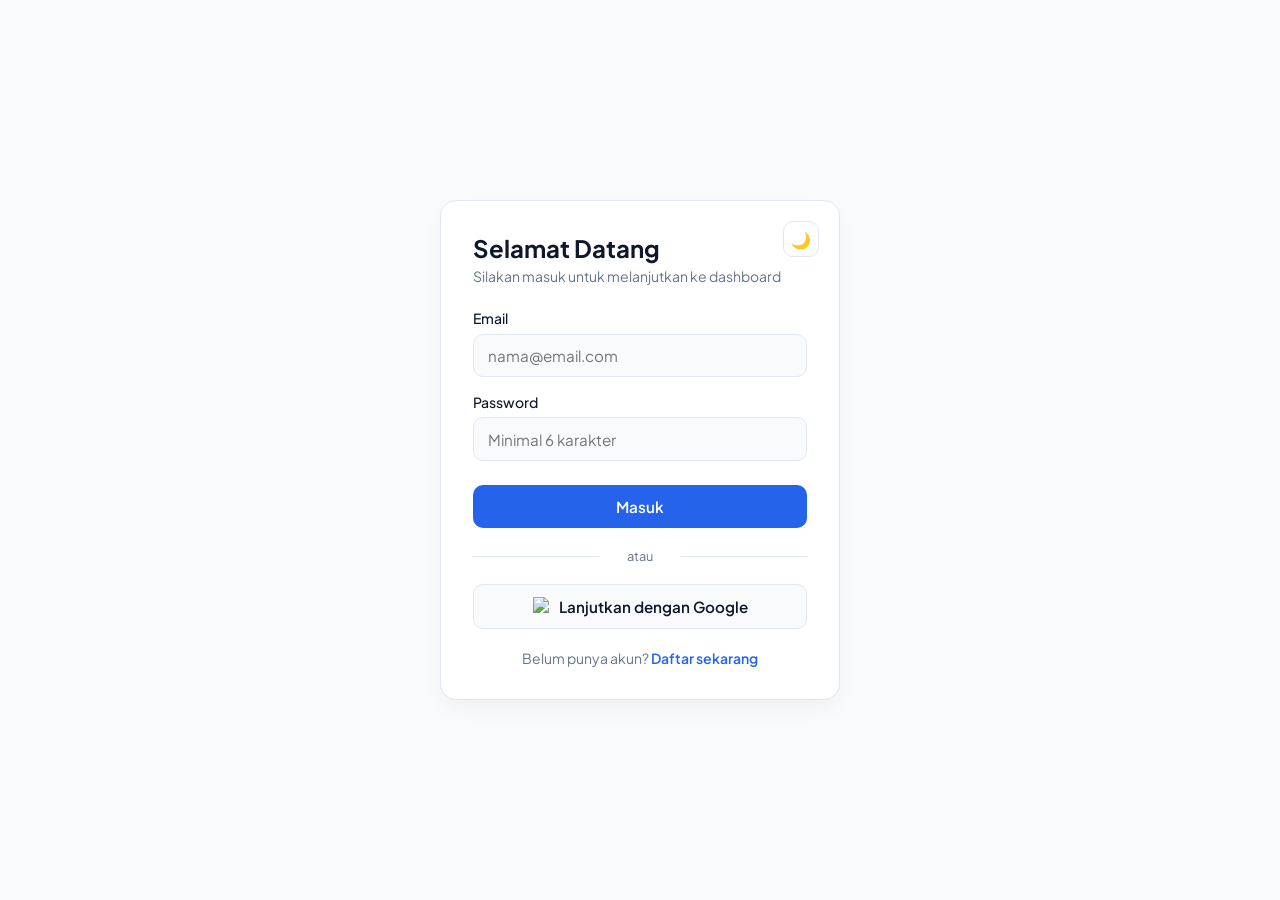
==== index.html @ b9e2df39 "Create index.html" ====
<!DOCTYPE html>
<html lang="id" data-theme="light">
<head>
  <meta charset="UTF-8">
  <meta name="viewport" content="width=device-width, initial-scale=1.0">
  <title>Login Portal</title>
  <link rel="preconnect" href="https://fonts.googleapis.com">
  <link rel="preconnect" href="https://fonts.gstatic.com" crossorigin>
  <link href="https://fonts.googleapis.com/css2?family=Plus+Jakarta+Sans:wght@400;500;600;700&display=swap" rel="stylesheet">
  <style>
    :root {
      --bg: #f8fafc;
      --card: #ffffff;
      --text: #0f172a;
      --muted: #64748b;
      --border: #e2e8f0;
      --primary: #2563eb;
      --primary-hover: #1d4ed8;
      --danger: #ef4444;
    }
    [data-theme="dark"] {
      --bg: #0f172a;
      --card: #1e293b;
      --text: #f8fafc;
      --muted: #94a3b8;
      --border: #334155;
      --primary: #3b82f6;
      --primary-hover: #2563eb;
    }
    * { box-sizing: border-box; margin: 0; padding: 0; font-family: 'Plus Jakarta Sans', sans-serif; }
    body {
      background-color: var(--bg);
      color: var(--text);
      min-height: 100vh;
      display: flex;
      align-items: center;
      justify-content: center;
      padding: 1.5rem;
      transition: background-color 0.2s, color 0.2s;
    }
    .card {
      background: var(--card);
      border: 1px solid var(--border);
      border-radius: 16px;
      padding: 2rem;
      width: 100%;
      max-width: 400px;
      box-shadow: 0 10px 25px -5px rgba(0, 0, 0, 0.05);
      position: relative;
    }
    .theme-btn {
      position: absolute;
      top: 1.25rem;
      right: 1.25rem;
      background: transparent;
      border: 1px solid var(--border);
      color: var(--text);
      width: 36px;
      height: 36px;
      border-radius: 10px;
      cursor: pointer;
      display: flex;
      align-items: center;
      justify-content: center;
      font-size: 1rem;
    }
    h1 { font-size: 1.5rem; font-weight: 700; margin-bottom: 0.25rem; }
    p.subtitle { color: var(--muted); font-size: 0.875rem; margin-bottom: 1.5rem; }
    .form-group { margin-bottom: 1rem; }
    label { display: block; font-size: 0.875rem; font-weight: 500; margin-bottom: 0.4rem; }
    input {
      width: 100%;
      padding: 0.7rem 0.9rem;
      border-radius: 10px;
      border: 1px solid var(--border);
      background: var(--bg);
      color: var(--text);
      font-size: 0.95rem;
      outline: none;
    }
    input:focus { border-color: var(--primary); }
    .btn {
      width: 100%;
      padding: 0.75rem;
      border-radius: 10px;
      border: none;
      font-weight: 600;
      font-size: 0.95rem;
      cursor: pointer;
      transition: 0.2s;
    }
    .btn-primary { background: var(--primary); color: #fff; margin-top: 0.5rem; }
    .btn-primary:hover { background: var(--primary-hover); }
    .btn-google {
      background: var(--bg);
      color: var(--text);
      border: 1px solid var(--border);
      display: flex;
      align-items: center;
      justify-content: center;
      gap: 0.5rem;
    }
    .btn-google:hover { border-color: var(--muted); }
    .divider {
      text-align: center;
      margin: 1.25rem 0;
      position: relative;
      font-size: 0.8rem;
      color: var(--muted);
    }
    .divider::before, .divider::after {
      content: "";
      position: absolute;
      top: 50%;
      width: 38%;
      height: 1px;
      background: var(--border);
    }
    .divider::before { left: 0; }
    .divider::after { right: 0; }
    .toggle-mode {
      text-align: center;
      margin-top: 1.25rem;
      font-size: 0.875rem;
      color: var(--muted);
    }
    .toggle-mode a { color: var(--primary); text-decoration: none; font-weight: 600; cursor: pointer; }
    .alert {
      background: rgba(239, 68, 68, 0.1);
      color: var(--danger);
      padding: 0.75rem;
      border-radius: 8px;
      font-size: 0.85rem;
      margin-bottom: 1rem;
      display: none;
    }
  </style>
</head>
<body>

  <div class="card">
    <button class="theme-btn" id="themeToggle" title="Ganti Tema">🌙</button>
    <h1 id="formTitle">Selamat Datang</h1>
    <p class="subtitle" id="formSubtitle">Silakan masuk untuk melanjutkan ke dashboard</p>

    <div class="alert" id="errorBox"></div>

    <form id="authForm">
      <div class="form-group">
        <label for="email">Email</label>
        <input type="email" id="email" placeholder="nama@email.com" required>
      </div>
      <div class="form-group">
        <label for="password">Password</label>
        <input type="password" id="password" placeholder="Minimal 6 karakter" required>
      </div>
      <button type="submit" class="btn btn-primary" id="submitBtn">Masuk</button>
    </form>

    <div class="divider">atau</div>

    <button type="button" class="btn btn-google" id="googleBtn">
      <img src="https://www.gstatic.com/firebasejs/ui/2.0.0/images/auth/google.svg" width="18" height="18" alt="Google">
      Lanjutkan dengan Google
    </button>

    <div class="toggle-mode">
      <span id="toggleText">Belum punya akun?</span>
      <a id="toggleLink">Daftar sekarang</a>
    </div>
  </div>

  <!-- Firebase SDK (Modular v10) -->
  <script type="module">
    import { initializeApp } from "https://www.gstatic.com/firebasejs/10.14.1/firebase-app.js";
    import { 
      getAuth, 
      signInWithEmailAndPassword, 
      createUserWithEmailAndPassword, 
      GoogleAuthProvider, 
      signInWithPopup,
      onAuthStateChanged 
    } from "https://www.gstatic.com/firebasejs/10.14.1/firebase-auth.js";

    // GANTI DENGAN KONFIGURASI FIREBASE KAMU
    const firebaseConfig = {
      apiKey: "ISI_API_KEY_KAMU",
      authDomain: "ISI_PROJECT_ID.firebaseapp.com",
      projectId: "ISI_PROJECT_ID",
      storageBucket: "ISI_PROJECT_ID.firebasestorage.app",
      messagingSenderId: "ISI_SENDER_ID",
      appId: "ISI_APP_ID"
    };

    const app = initializeApp(firebaseConfig);
    const auth = getAuth(app);
    const provider = new GoogleAuthProvider();

    // Redirect otomatis jika sudah login
    onAuthStateChanged(auth, (user) => {
      if (user) {
        window.location.href = "dashboard.html";
      }
    });

    // State Login / Register
    let isLoginMode = true;
    const authForm = document.getElementById("authForm");
    const errorBox = document.getElementById("errorBox");
    const submitBtn = document.getElementById("submitBtn");

    document.getElementById("toggleLink").addEventListener("click", () => {
      isLoginMode = !isLoginMode;
      document.getElementById("formTitle").textContent = isLoginMode ? "Selamat Datang" : "Buat Akun Baru";
      document.getElementById("formSubtitle").textContent = isLoginMode ? "Silakan masuk untuk melanjutkan ke dashboard" : "Daftar untuk mendapatkan akses ke portal";
      submitBtn.textContent = isLoginMode ? "Masuk" : "Daftar";
      document.getElementById("toggleText").textContent = isLoginMode ? "Belum punya akun?" : "Sudah punya akun?";
      document.getElementById("toggleLink").textContent = isLoginMode ? "Daftar sekarang" : "Masuk di sini";
      errorBox.style.display = "none";
    });

    function showError(msg) {
      errorBox.textContent = msg;
      errorBox.style.display = "block";
    }

    // Submit Email & Password
    authForm.addEventListener("submit", async (e) => {
      e.preventDefault();
      errorBox.style.display = "none";
      const email = document.getElementById("email").value;
      const password = document.getElementById("password").value;
      submitBtn.disabled = true;
      submitBtn.textContent = "Memproses...";

      try {
        if (isLoginMode) {
          await signInWithEmailAndPassword(auth, email, password);
        } else {
          await createUserWithEmailAndPassword(auth, email, password);
        }
        window.location.href = "dashboard.html";
      } catch (err) {
        showError("Gagal: " + err.message.replace("Firebase: ", ""));
        submitBtn.disabled = false;
        submitBtn.textContent = isLoginMode ? "Masuk" : "Daftar";
      }
    });

    // Login dengan Google
    document.getElementById("googleBtn").addEventListener("click", async () => {
      errorBox.style.display = "none";
      try {
        await signInWithPopup(auth, provider);
        window.location.href = "dashboard.html";
      } catch (err) {
        showError("Login Google gagal: " + err.message.replace("Firebase: ", ""));
      }
    });

    // Dark/Light Mode Toggle
    const themeToggle = document.getElementById("themeToggle");
    const savedTheme = localStorage.getItem("theme") || "light";
    document.documentElement.setAttribute("data-theme", savedTheme);
    themeToggle.textContent = savedTheme === "dark" ? "☀️" : "🌙";

    themeToggle.addEventListener("click", () => {
      const current = document.documentElement.getAttribute("data-theme");
      const next = current === "dark" ? "light" : "dark";
      document.documentElement.setAttribute("data-theme", next);
      localStorage.setItem("theme", next);
      themeToggle.textContent = next === "dark" ? "☀️" : "🌙";
    });
  </script>
</body>
</html>
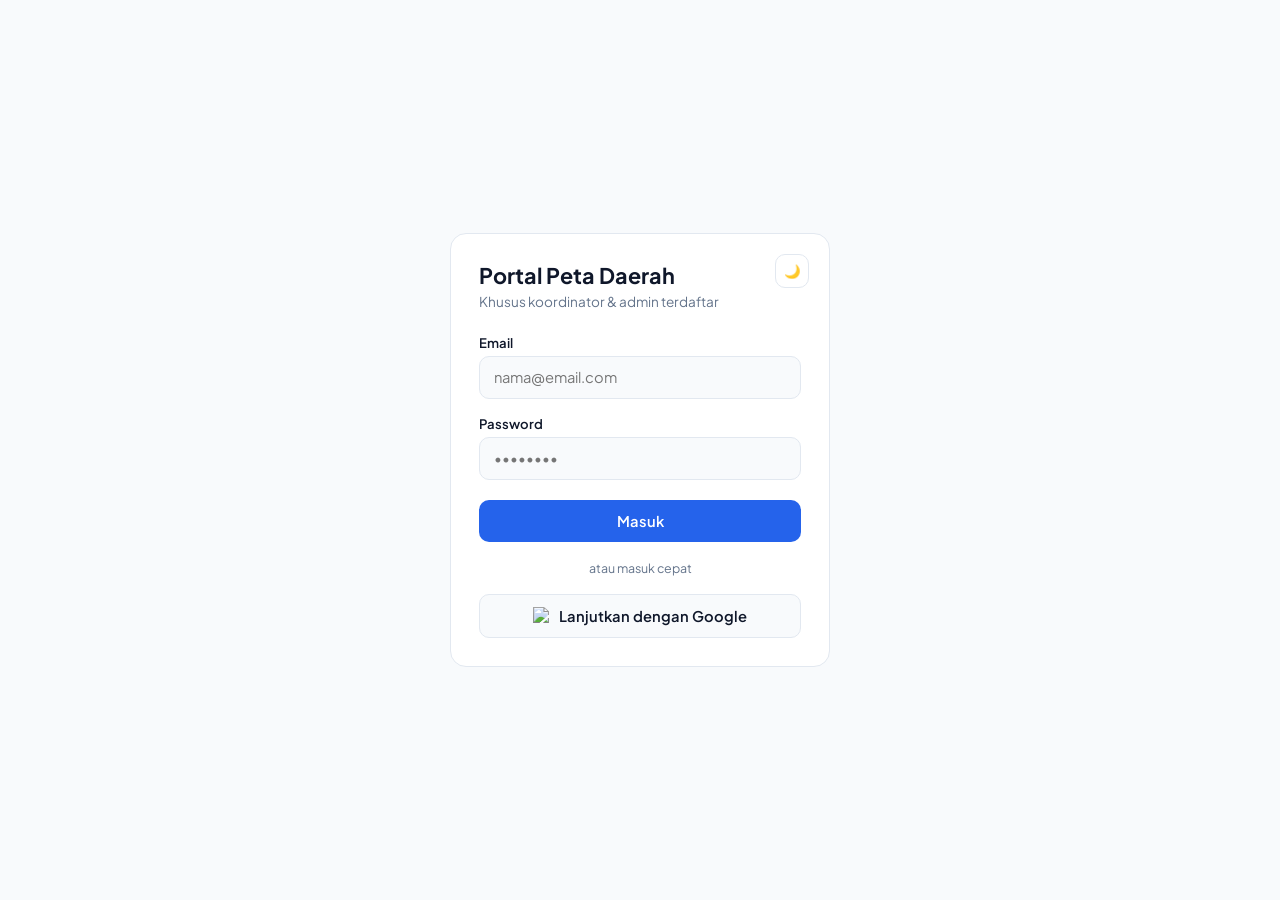
==== commit 9ca2fc40: "Update index.html" ====
--- a/index.html
+++ b/index.html
@@ -3,270 +3,139 @@
 <head>
   <meta charset="UTF-8">
   <meta name="viewport" content="width=device-width, initial-scale=1.0">
-  <title>Login Portal</title>
+  <meta name="robots" content="noindex, nofollow">
+  <title>Login Portal Peta</title>
   <link rel="preconnect" href="https://fonts.googleapis.com">
   <link rel="preconnect" href="https://fonts.gstatic.com" crossorigin>
   <link href="https://fonts.googleapis.com/css2?family=Plus+Jakarta+Sans:wght@400;500;600;700&display=swap" rel="stylesheet">
   <style>
     :root {
-      --bg: #f8fafc;
-      --card: #ffffff;
-      --text: #0f172a;
-      --muted: #64748b;
-      --border: #e2e8f0;
-      --primary: #2563eb;
-      --primary-hover: #1d4ed8;
-      --danger: #ef4444;
+      --bg: #f8fafc; --card: #ffffff; --text: #0f172a; --muted: #64748b;
+      --border: #e2e8f0; --primary: #2563eb; --primary-hover: #1d4ed8; --danger: #ef4444;
     }
     [data-theme="dark"] {
-      --bg: #0f172a;
-      --card: #1e293b;
-      --text: #f8fafc;
-      --muted: #94a3b8;
-      --border: #334155;
-      --primary: #3b82f6;
-      --primary-hover: #2563eb;
+      --bg: #0f172a; --card: #1e293b; --text: #f8fafc; --muted: #94a3b8;
+      --border: #334155; --primary: #3b82f6; --primary-hover: #2563eb;
     }
     * { box-sizing: border-box; margin: 0; padding: 0; font-family: 'Plus Jakarta Sans', sans-serif; }
     body {
-      background-color: var(--bg);
-      color: var(--text);
-      min-height: 100vh;
-      display: flex;
-      align-items: center;
-      justify-content: center;
-      padding: 1.5rem;
-      transition: background-color 0.2s, color 0.2s;
+      background: var(--bg); color: var(--text); min-height: 100vh;
+      display: flex; align-items: center; justify-content: center; padding: 1.25rem;
     }
     .card {
-      background: var(--card);
-      border: 1px solid var(--border);
-      border-radius: 16px;
-      padding: 2rem;
-      width: 100%;
-      max-width: 400px;
-      box-shadow: 0 10px 25px -5px rgba(0, 0, 0, 0.05);
-      position: relative;
+      background: var(--card); border: 1px solid var(--border); border-radius: 16px;
+      padding: 1.75rem; width: 100%; max-width: 380px; position: relative;
     }
     .theme-btn {
-      position: absolute;
-      top: 1.25rem;
-      right: 1.25rem;
-      background: transparent;
-      border: 1px solid var(--border);
-      color: var(--text);
-      width: 36px;
-      height: 36px;
-      border-radius: 10px;
-      cursor: pointer;
-      display: flex;
-      align-items: center;
-      justify-content: center;
-      font-size: 1rem;
+      position: absolute; top: 1.25rem; right: 1.25rem; background: transparent;
+      border: 1px solid var(--border); color: var(--text); width: 34px; height: 34px;
+      border-radius: 10px; cursor: pointer;
     }
-    h1 { font-size: 1.5rem; font-weight: 700; margin-bottom: 0.25rem; }
-    p.subtitle { color: var(--muted); font-size: 0.875rem; margin-bottom: 1.5rem; }
+    h1 { font-size: 1.35rem; font-weight: 700; margin-bottom: 0.25rem; }
+    p.subtitle { color: var(--muted); font-size: 0.85rem; margin-bottom: 1.5rem; }
     .form-group { margin-bottom: 1rem; }
-    label { display: block; font-size: 0.875rem; font-weight: 500; margin-bottom: 0.4rem; }
+    label { display: block; font-size: 0.82rem; font-weight: 600; margin-bottom: 0.35rem; }
     input {
-      width: 100%;
-      padding: 0.7rem 0.9rem;
-      border-radius: 10px;
-      border: 1px solid var(--border);
-      background: var(--bg);
-      color: var(--text);
-      font-size: 0.95rem;
-      outline: none;
+      width: 100%; padding: 0.7rem 0.85rem; border-radius: 10px;
+      border: 1px solid var(--border); background: var(--bg); color: var(--text); font-size: 0.92rem;
     }
-    input:focus { border-color: var(--primary); }
     .btn {
-      width: 100%;
-      padding: 0.75rem;
-      border-radius: 10px;
-      border: none;
-      font-weight: 600;
-      font-size: 0.95rem;
-      cursor: pointer;
-      transition: 0.2s;
+      width: 100%; padding: 0.75rem; border-radius: 10px; border: none;
+      font-weight: 600; font-size: 0.92rem; cursor: pointer;
     }
-    .btn-primary { background: var(--primary); color: #fff; margin-top: 0.5rem; }
-    .btn-primary:hover { background: var(--primary-hover); }
+    .btn-primary { background: var(--primary); color: #fff; margin-top: 0.25rem; }
     .btn-google {
-      background: var(--bg);
-      color: var(--text);
-      border: 1px solid var(--border);
-      display: flex;
-      align-items: center;
-      justify-content: center;
-      gap: 0.5rem;
+      background: var(--bg); color: var(--text); border: 1px solid var(--border);
+      display: flex; align-items: center; justify-content: center; gap: 0.5rem;
     }
-    .btn-google:hover { border-color: var(--muted); }
-    .divider {
-      text-align: center;
-      margin: 1.25rem 0;
-      position: relative;
-      font-size: 0.8rem;
-      color: var(--muted);
-    }
-    .divider::before, .divider::after {
-      content: "";
-      position: absolute;
-      top: 50%;
-      width: 38%;
-      height: 1px;
-      background: var(--border);
-    }
-    .divider::before { left: 0; }
-    .divider::after { right: 0; }
-    .toggle-mode {
-      text-align: center;
-      margin-top: 1.25rem;
-      font-size: 0.875rem;
-      color: var(--muted);
-    }
-    .toggle-mode a { color: var(--primary); text-decoration: none; font-weight: 600; cursor: pointer; }
+    .divider { text-align: center; margin: 1.15rem 0; font-size: 0.78rem; color: var(--muted); }
     .alert {
-      background: rgba(239, 68, 68, 0.1);
-      color: var(--danger);
-      padding: 0.75rem;
-      border-radius: 8px;
-      font-size: 0.85rem;
-      margin-bottom: 1rem;
-      display: none;
+      background: rgba(239, 68, 68, 0.12); color: var(--danger); padding: 0.7rem;
+      border-radius: 8px; font-size: 0.82rem; margin-bottom: 1rem; display: none;
     }
   </style>
 </head>
 <body>
-
   <div class="card">
-    <button class="theme-btn" id="themeToggle" title="Ganti Tema">🌙</button>
-    <h1 id="formTitle">Selamat Datang</h1>
-    <p class="subtitle" id="formSubtitle">Silakan masuk untuk melanjutkan ke dashboard</p>
-
+    <button class="theme-btn" id="themeToggle">🌙</button>
+    <h1>Portal Peta Daerah</h1>
+    <p class="subtitle">Khusus koordinator & admin terdaftar</p>
     <div class="alert" id="errorBox"></div>
 
     <form id="authForm">
       <div class="form-group">
-        <label for="email">Email</label>
+        <label>Email</label>
         <input type="email" id="email" placeholder="nama@email.com" required>
       </div>
       <div class="form-group">
-        <label for="password">Password</label>
-        <input type="password" id="password" placeholder="Minimal 6 karakter" required>
+        <label>Password</label>
+        <input type="password" id="password" placeholder="••••••••" required>
       </div>
       <button type="submit" class="btn btn-primary" id="submitBtn">Masuk</button>
     </form>
 
-    <div class="divider">atau</div>
+    <div class="divider">atau masuk cepat</div>
 
     <button type="button" class="btn btn-google" id="googleBtn">
       <img src="https://www.gstatic.com/firebasejs/ui/2.0.0/images/auth/google.svg" width="18" height="18" alt="Google">
       Lanjutkan dengan Google
     </button>
-
-    <div class="toggle-mode">
-      <span id="toggleText">Belum punya akun?</span>
-      <a id="toggleLink">Daftar sekarang</a>
-    </div>
   </div>
 
-  <!-- Firebase SDK (Modular v10) -->
   <script type="module">
     import { initializeApp } from "https://www.gstatic.com/firebasejs/10.14.1/firebase-app.js";
-    import { 
-      getAuth, 
-      signInWithEmailAndPassword, 
-      createUserWithEmailAndPassword, 
-      GoogleAuthProvider, 
-      signInWithPopup,
-      onAuthStateChanged 
-    } from "https://www.gstatic.com/firebasejs/10.14.1/firebase-auth.js";
+    import { getAuth, signInWithEmailAndPassword, GoogleAuthProvider, signInWithPopup, onAuthStateChanged } from "https://www.gstatic.com/firebasejs/10.14.1/firebase-auth.js";
 
-    // GANTI DENGAN KONFIGURASI FIREBASE KAMU
     const firebaseConfig = {
-      apiKey: "ISI_API_KEY_KAMU",
-      authDomain: "ISI_PROJECT_ID.firebaseapp.com",
-      projectId: "ISI_PROJECT_ID",
-      storageBucket: "ISI_PROJECT_ID.firebasestorage.app",
-      messagingSenderId: "ISI_SENDER_ID",
-      appId: "ISI_APP_ID"
+      apiKey: "AIzaSyCzX0UOkVwvRkUuGBWVcec92AWj2tjQeoE",
+      authDomain: "territory-assistant-40a9b.firebaseapp.com",
+      projectId: "territory-assistant-40a9b",
+      storageBucket: "territory-assistant-40a9b.firebasestorage.app",
+      messagingSenderId: "729411479743",
+      appId: "1:729411479743:web:bc19a775993ff6bf897e0a"
     };
 
     const app = initializeApp(firebaseConfig);
     const auth = getAuth(app);
     const provider = new GoogleAuthProvider();
 
-    // Redirect otomatis jika sudah login
     onAuthStateChanged(auth, (user) => {
-      if (user) {
-        window.location.href = "dashboard.html";
-      }
+      if (user) window.location.href = "dashboard.html";
     });
 
-    // State Login / Register
-    let isLoginMode = true;
-    const authForm = document.getElementById("authForm");
     const errorBox = document.getElementById("errorBox");
-    const submitBtn = document.getElementById("submitBtn");
-
-    document.getElementById("toggleLink").addEventListener("click", () => {
-      isLoginMode = !isLoginMode;
-      document.getElementById("formTitle").textContent = isLoginMode ? "Selamat Datang" : "Buat Akun Baru";
-      document.getElementById("formSubtitle").textContent = isLoginMode ? "Silakan masuk untuk melanjutkan ke dashboard" : "Daftar untuk mendapatkan akses ke portal";
-      submitBtn.textContent = isLoginMode ? "Masuk" : "Daftar";
-      document.getElementById("toggleText").textContent = isLoginMode ? "Belum punya akun?" : "Sudah punya akun?";
-      document.getElementById("toggleLink").textContent = isLoginMode ? "Daftar sekarang" : "Masuk di sini";
-      errorBox.style.display = "none";
-    });
-
     function showError(msg) {
       errorBox.textContent = msg;
       errorBox.style.display = "block";
     }
 
-    // Submit Email & Password
-    authForm.addEventListener("submit", async (e) => {
+    document.getElementById("authForm").addEventListener("submit", async (e) => {
       e.preventDefault();
       errorBox.style.display = "none";
-      const email = document.getElementById("email").value;
-      const password = document.getElementById("password").value;
-      submitBtn.disabled = true;
-      submitBtn.textContent = "Memproses...";
-
       try {
-        if (isLoginMode) {
-          await signInWithEmailAndPassword(auth, email, password);
-        } else {
-          await createUserWithEmailAndPassword(auth, email, password);
-        }
+        await signInWithEmailAndPassword(auth, document.getElementById("email").value, document.getElementById("password").value);
         window.location.href = "dashboard.html";
       } catch (err) {
-        showError("Gagal: " + err.message.replace("Firebase: ", ""));
-        submitBtn.disabled = false;
-        submitBtn.textContent = isLoginMode ? "Masuk" : "Daftar";
+        showError("Email atau password salah / belum terdaftar.");
       }
     });
 
-    // Login dengan Google
     document.getElementById("googleBtn").addEventListener("click", async () => {
       errorBox.style.display = "none";
       try {
         await signInWithPopup(auth, provider);
         window.location.href = "dashboard.html";
       } catch (err) {
-        showError("Login Google gagal: " + err.message.replace("Firebase: ", ""));
+        showError("Gagal login Google.");
       }
     });
 
-    // Dark/Light Mode Toggle
     const themeToggle = document.getElementById("themeToggle");
     const savedTheme = localStorage.getItem("theme") || "light";
     document.documentElement.setAttribute("data-theme", savedTheme);
     themeToggle.textContent = savedTheme === "dark" ? "☀️" : "🌙";
-
     themeToggle.addEventListener("click", () => {
-      const current = document.documentElement.getAttribute("data-theme");
-      const next = current === "dark" ? "light" : "dark";
+      const next = document.documentElement.getAttribute("data-theme") === "dark" ? "light" : "dark";
       document.documentElement.setAttribute("data-theme", next);
       localStorage.setItem("theme", next);
       themeToggle.textContent = next === "dark" ? "☀️" : "🌙";
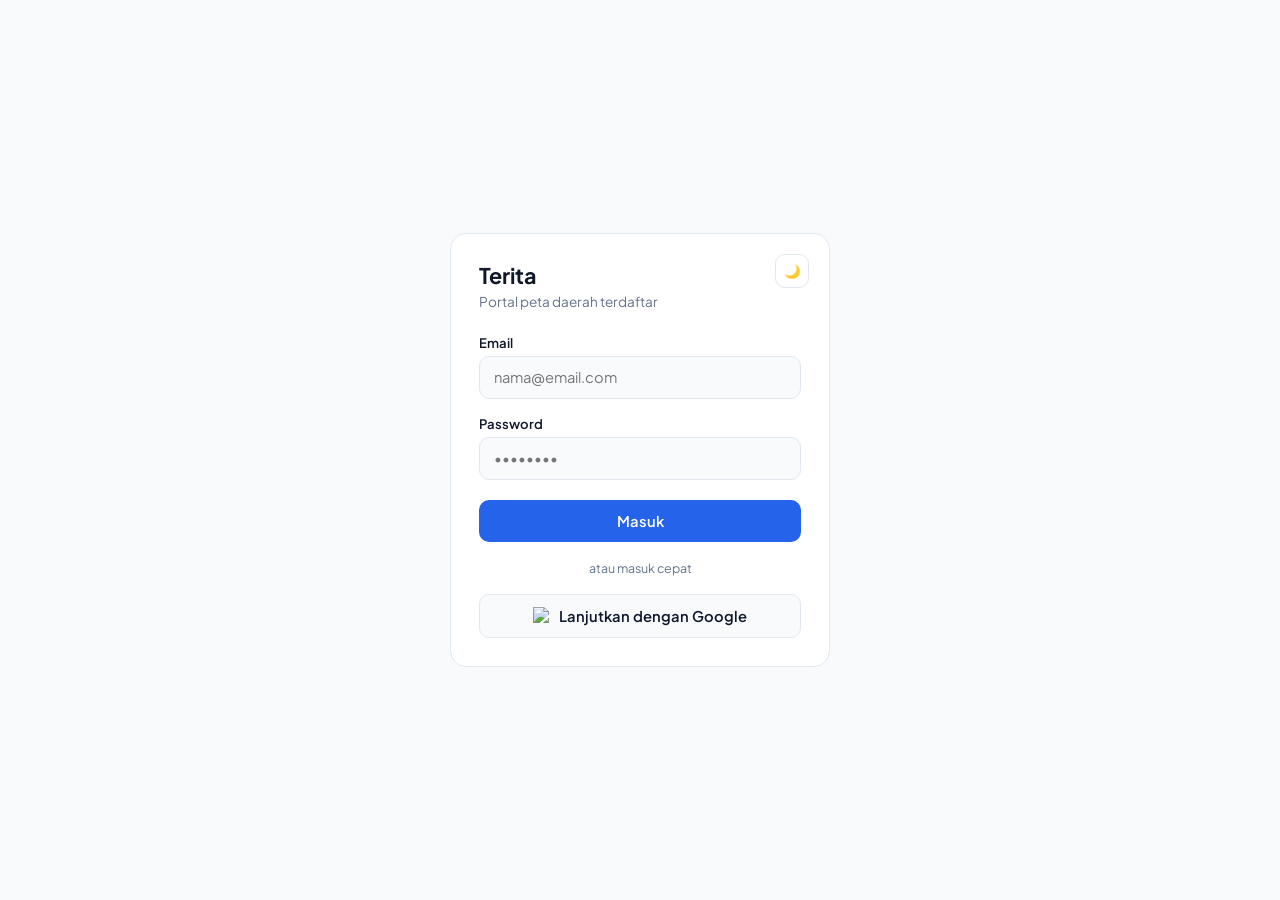
==== commit beb4715f: "Pembaruan yang banyak" ====
--- a/index.html
+++ b/index.html
@@ -2,9 +2,15 @@
 <html lang="id" data-theme="light">
 <head>
   <meta charset="UTF-8">
-  <meta name="viewport" content="width=device-width, initial-scale=1.0">
+  <meta name="viewport" content="width=device-width, initial-scale=1.0, maximum-scale=1.0, user-scalable=no">
   <meta name="robots" content="noindex, nofollow">
-  <title>Login Portal Peta</title>
+  <meta name="theme-color" content="#2563eb">
+  <meta name="apple-mobile-web-app-capable" content="yes">
+  <meta name="apple-mobile-web-app-status-bar-style" content="black-translucent">
+  <meta name="apple-mobile-web-app-title" content="Terita">
+  <link rel="manifest" href="manifest.json">
+  <link rel="apple-touch-icon" href="data:image/svg+xml,%3Csvg xmlns='http://www.w3.org/2000/svg' viewBox='0 0 512 512'%3E%3Crect width='512' height='512' rx='112' fill='%232563eb'/%3E%3Cpath d='M128 160l85-32 86 32 85-32v224l-85 32-86-32-85 32V160z' fill='none' stroke='%23ffffff' stroke-width='28' stroke-linejoin='round'/%3E%3Cpath d='M213 128v224M299 160v224' stroke='%23ffffff' stroke-width='28'/%3E%3C/svg%3E">
+  <title>Login — Terita</title>
   <link rel="preconnect" href="https://fonts.googleapis.com">
   <link rel="preconnect" href="https://fonts.gstatic.com" crossorigin>
   <link href="https://fonts.googleapis.com/css2?family=Plus+Jakarta+Sans:wght@400;500;600;700&display=swap" rel="stylesheet">
@@ -18,6 +24,7 @@
       --border: #334155; --primary: #3b82f6; --primary-hover: #2563eb;
     }
     * { box-sizing: border-box; margin: 0; padding: 0; font-family: 'Plus Jakarta Sans', sans-serif; }
+    html, body { max-width: 100%; overflow-x: hidden; }
     body {
       background: var(--bg); color: var(--text); min-height: 100vh;
       display: flex; align-items: center; justify-content: center; padding: 1.25rem;
@@ -58,8 +65,8 @@
 <body>
   <div class="card">
     <button class="theme-btn" id="themeToggle">🌙</button>
-    <h1>Portal Peta Daerah</h1>
-    <p class="subtitle">Khusus koordinator & admin terdaftar</p>
+    <h1>Terita</h1>
+    <p class="subtitle">Portal peta daerah terdaftar</p>
     <div class="alert" id="errorBox"></div>
 
     <form id="authForm">
@@ -82,6 +89,12 @@
     </button>
   </div>
 
+  <script>
+    if ("serviceWorker" in navigator) {
+      navigator.serviceWorker.register("./sw.js").catch(() => {});
+    }
+  </script>
+
   <script type="module">
     import { initializeApp } from "https://www.gstatic.com/firebasejs/10.14.1/firebase-app.js";
     import { getAuth, signInWithEmailAndPassword, GoogleAuthProvider, signInWithPopup, onAuthStateChanged } from "https://www.gstatic.com/firebasejs/10.14.1/firebase-auth.js";
@@ -98,6 +111,9 @@
     const app = initializeApp(firebaseConfig);
     const auth = getAuth(app);
     const provider = new GoogleAuthProvider();
+    provider.setCustomParameters({
+      prompt: "select_account"
+    });
 
     onAuthStateChanged(auth, (user) => {
       if (user) window.location.href = "dashboard.html";
@@ -126,7 +142,7 @@
         await signInWithPopup(auth, provider);
         window.location.href = "dashboard.html";
       } catch (err) {
-        showError("Gagal login Google.");
+        showError("Gagal login Google: " + (err.code || "coba lagi"));
       }
     });
 
@@ -142,4 +158,4 @@
     });
   </script>
 </body>
-</html>
+</html>
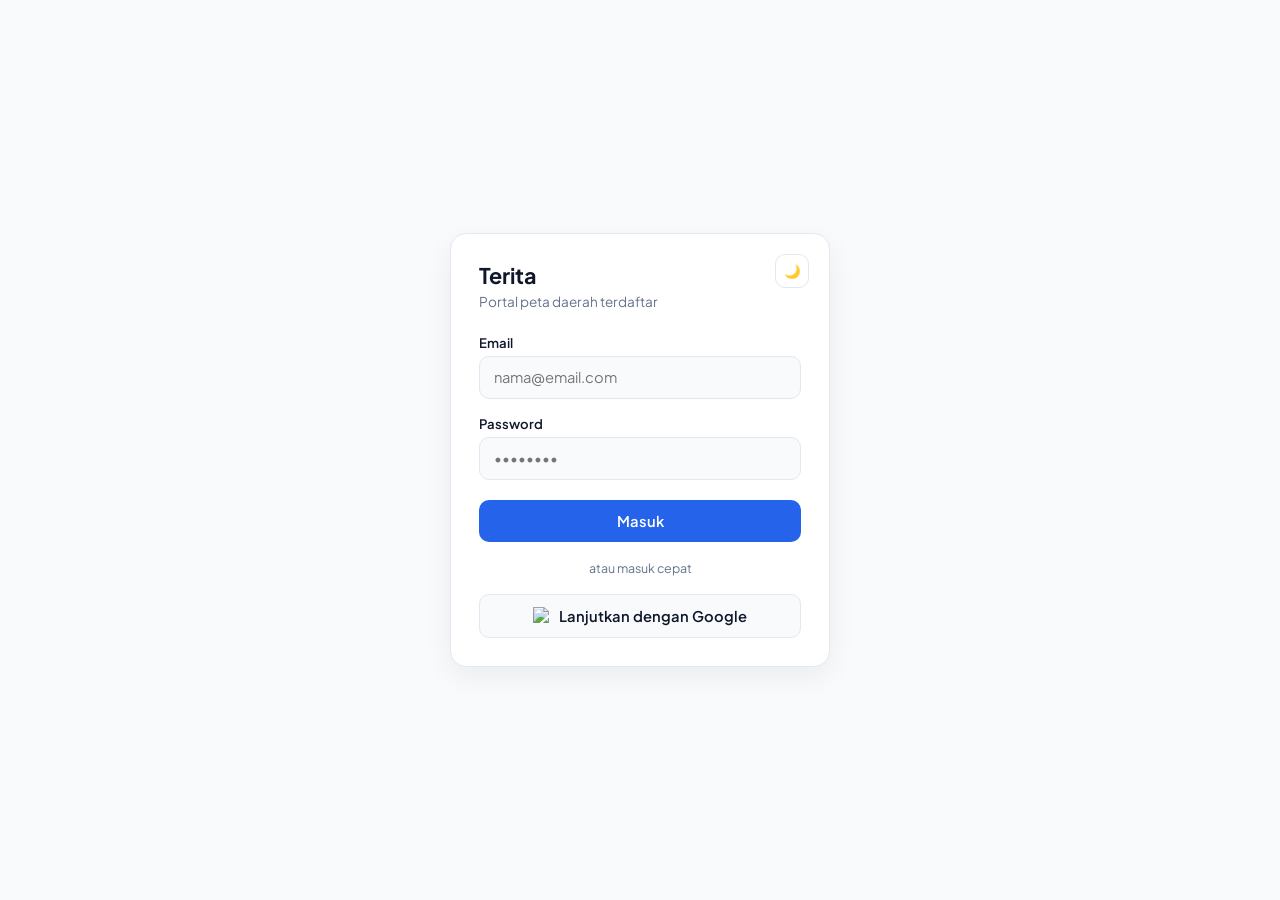
==== commit 5a125014: "mantap" ====
--- a/index.html
+++ b/index.html
@@ -32,11 +32,12 @@
     .card {
       background: var(--card); border: 1px solid var(--border); border-radius: 16px;
       padding: 1.75rem; width: 100%; max-width: 380px; position: relative;
+      box-shadow: 0 10px 28px rgba(15, 23, 42, 0.06);
     }
     .theme-btn {
       position: absolute; top: 1.25rem; right: 1.25rem; background: transparent;
       border: 1px solid var(--border); color: var(--text); width: 34px; height: 34px;
-      border-radius: 10px; cursor: pointer;
+      border-radius: 10px; cursor: pointer; display: flex; align-items: center; justify-content: center;
     }
     h1 { font-size: 1.35rem; font-weight: 700; margin-bottom: 0.25rem; }
     p.subtitle { color: var(--muted); font-size: 0.85rem; margin-bottom: 1.5rem; }
@@ -46,10 +47,12 @@
       width: 100%; padding: 0.7rem 0.85rem; border-radius: 10px;
       border: 1px solid var(--border); background: var(--bg); color: var(--text); font-size: 0.92rem;
     }
+    input:focus { outline: none; border-color: var(--primary); }
     .btn {
       width: 100%; padding: 0.75rem; border-radius: 10px; border: none;
-      font-weight: 600; font-size: 0.92rem; cursor: pointer;
-    }
+      font-weight: 600; font-size: 0.92rem; cursor: pointer; transition: opacity 0.15s ease;
+    }
+    .btn:disabled { opacity: 0.6; cursor: not-allowed; }
     .btn-primary { background: var(--primary); color: #fff; margin-top: 0.25rem; }
     .btn-google {
       background: var(--bg); color: var(--text); border: 1px solid var(--border);
@@ -57,26 +60,36 @@
     }
     .divider { text-align: center; margin: 1.15rem 0; font-size: 0.78rem; color: var(--muted); }
     .alert {
-      background: rgba(239, 68, 68, 0.12); color: var(--danger); padding: 0.7rem;
-      border-radius: 8px; font-size: 0.82rem; margin-bottom: 1rem; display: none;
+      background: rgba(239, 68, 68, 0.12); color: var(--danger); padding: 0.75rem;
+      border-radius: 10px; font-size: 0.82rem; line-height: 1.45; margin-bottom: 1rem; display: none;
+    }
+    .inapp-notice {
+      background: rgba(37, 99, 235, 0.1); border: 1px solid rgba(37, 99, 235, 0.25);
+      color: var(--text); padding: 0.75rem; border-radius: 10px;
+      font-size: 0.8rem; line-height: 1.45; margin-bottom: 1rem; display: none;
     }
   </style>
 </head>
 <body>
   <div class="card">
-    <button class="theme-btn" id="themeToggle">🌙</button>
+    <button class="theme-btn" id="themeToggle" type="button">🌙</button>
     <h1>Terita</h1>
     <p class="subtitle">Portal peta daerah terdaftar</p>
+
+    <div class="inapp-notice" id="inAppNotice">
+      <strong>Buka di Safari / Chrome:</strong> Anda membuka link ini dari dalam aplikasi (WhatsApp/IG). Ketuk ikon <strong>Kompas / Buka di Browser</strong> di pojok bawah agar login Google berhasil.
+    </div>
+
     <div class="alert" id="errorBox"></div>
 
     <form id="authForm">
       <div class="form-group">
-        <label>Email</label>
-        <input type="email" id="email" placeholder="nama@email.com" required>
+        <label for="email">Email</label>
+        <input type="email" id="email" placeholder="nama@email.com" required autocomplete="email">
       </div>
       <div class="form-group">
-        <label>Password</label>
-        <input type="password" id="password" placeholder="••••••••" required>
+        <label for="password">Password</label>
+        <input type="password" id="password" placeholder="••••••••" required autocomplete="current-password">
       </div>
       <button type="submit" class="btn btn-primary" id="submitBtn">Masuk</button>
     </form>
@@ -85,7 +98,7 @@
 
     <button type="button" class="btn btn-google" id="googleBtn">
       <img src="https://www.gstatic.com/firebasejs/ui/2.0.0/images/auth/google.svg" width="18" height="18" alt="Google">
-      Lanjutkan dengan Google
+      <span id="googleBtnText">Lanjutkan dengan Google</span>
     </button>
   </div>
 
@@ -97,7 +110,17 @@
 
   <script type="module">
     import { initializeApp } from "https://www.gstatic.com/firebasejs/10.14.1/firebase-app.js";
-    import { getAuth, signInWithEmailAndPassword, GoogleAuthProvider, signInWithPopup, onAuthStateChanged } from "https://www.gstatic.com/firebasejs/10.14.1/firebase-auth.js";
+    import {
+      getAuth,
+      setPersistence,
+      browserLocalPersistence,
+      signInWithEmailAndPassword,
+      GoogleAuthProvider,
+      signInWithPopup,
+      signInWithRedirect,
+      getRedirectResult,
+      onAuthStateChanged
+    } from "https://www.gstatic.com/firebasejs/10.14.1/firebase-auth.js";
 
     const firebaseConfig = {
       apiKey: "AIzaSyCzX0UOkVwvRkUuGBWVcec92AWj2tjQeoE",
@@ -111,38 +134,81 @@
     const app = initializeApp(firebaseConfig);
     const auth = getAuth(app);
     const provider = new GoogleAuthProvider();
-    provider.setCustomParameters({
-      prompt: "select_account"
-    });
-
-    onAuthStateChanged(auth, (user) => {
-      if (user) window.location.href = "dashboard.html";
-    });
+    provider.setCustomParameters({ prompt: "select_account" });
+
+    // Simpan sesi di localStorage agar tidak hilang saat Safari memblokir sessionStorage
+    await setPersistence(auth, browserLocalPersistence).catch(() => {});
 
     const errorBox = document.getElementById("errorBox");
+    const googleBtn = document.getElementById("googleBtn");
+    const googleBtnText = document.getElementById("googleBtnText");
+
     function showError(msg) {
       errorBox.textContent = msg;
       errorBox.style.display = "block";
     }
 
+    // Deteksi jika dibuka dari browser internal WhatsApp / Instagram / Line di HP
+    const ua = navigator.userAgent || "";
+    if (/WhatsApp|FBAN|FBAV|Instagram|Line/i.test(ua)) {
+      document.getElementById("inAppNotice").style.display = "block";
+    }
+
+    // Tangani hasil jika terjadi fallback redirect
+    getRedirectResult(auth)
+      .then((res) => {
+        if (res && res.user) window.location.href = "dashboard.html";
+      })
+      .catch((err) => {
+        if (err && err.code) {
+          showError("Sesi login terputus di browser HP (" + err.code + "). Pastikan dibuka lewat Safari/Chrome biasa, bukan dari dalam WhatsApp.");
+        }
+      });
+
+    onAuthStateChanged(auth, (user) => {
+      if (user) window.location.href = "dashboard.html";
+    });
+
     document.getElementById("authForm").addEventListener("submit", async (e) => {
       e.preventDefault();
       errorBox.style.display = "none";
+      const submitBtn = document.getElementById("submitBtn");
+      submitBtn.disabled = true;
+      submitBtn.textContent = "Memproses...";
+
       try {
-        await signInWithEmailAndPassword(auth, document.getElementById("email").value, document.getElementById("password").value);
+        await signInWithEmailAndPassword(
+          auth,
+          document.getElementById("email").value.trim(),
+          document.getElementById("password").value
+        );
         window.location.href = "dashboard.html";
       } catch (err) {
+        submitBtn.disabled = false;
+        submitBtn.textContent = "Masuk";
         showError("Email atau password salah / belum terdaftar.");
       }
     });
 
-    document.getElementById("googleBtn").addEventListener("click", async () => {
+    googleBtn.addEventListener("click", async () => {
       errorBox.style.display = "none";
+      googleBtn.disabled = true;
+      googleBtnText.textContent = "Menghubungkan Google...";
+
       try {
         await signInWithPopup(auth, provider);
         window.location.href = "dashboard.html";
       } catch (err) {
-        showError("Gagal login Google: " + (err.code || "coba lagi"));
+        googleBtn.disabled = false;
+        googleBtnText.textContent = "Lanjutkan dengan Google";
+
+        if (err.code === "auth/popup-blocked" || err.code === "auth/operation-not-supported-in-this-environment") {
+          await signInWithRedirect(auth, provider);
+        } else if (err.code === "auth/popup-closed-by-user") {
+          showError("Jendela login Google ditutup sebelum selesai.");
+        } else {
+          showError("Gagal login Google (" + (err.code || "error") + "). Jika pakai iPhone, buka lewat Safari dan matikan sementara 'Cegah Pelacakan Lintas-Situs' di Pengaturan Safari.");
+        }
       }
     });
 
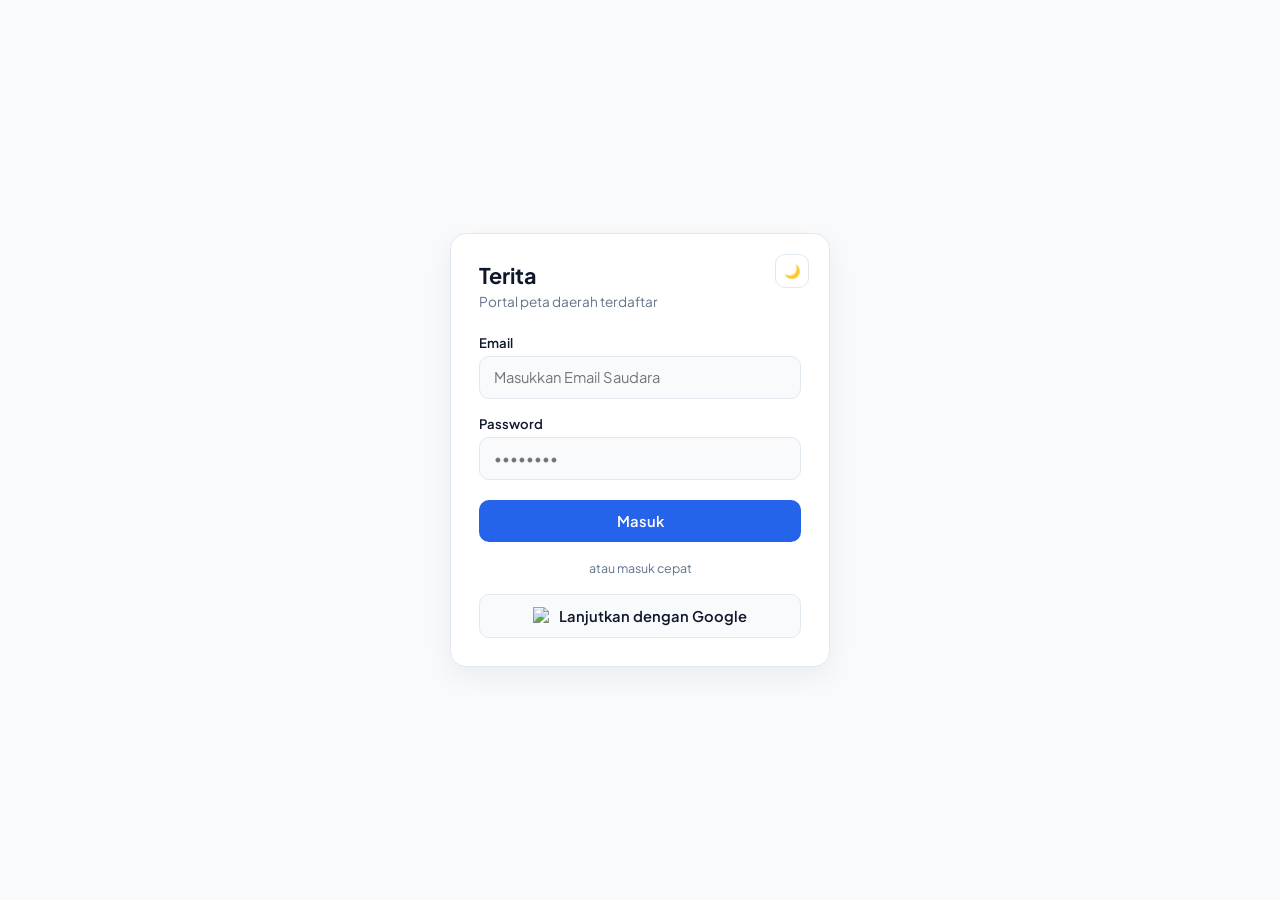
==== commit 35d230a7: "banyakk" ====
--- a/index.html
+++ b/index.html
@@ -85,7 +85,7 @@
     <form id="authForm">
       <div class="form-group">
         <label for="email">Email</label>
-        <input type="email" id="email" placeholder="nama@email.com" required autocomplete="email">
+        <input type="email" id="email" placeholder="Masukkan Email Saudara" required autocomplete="email">
       </div>
       <div class="form-group">
         <label for="password">Password</label>
